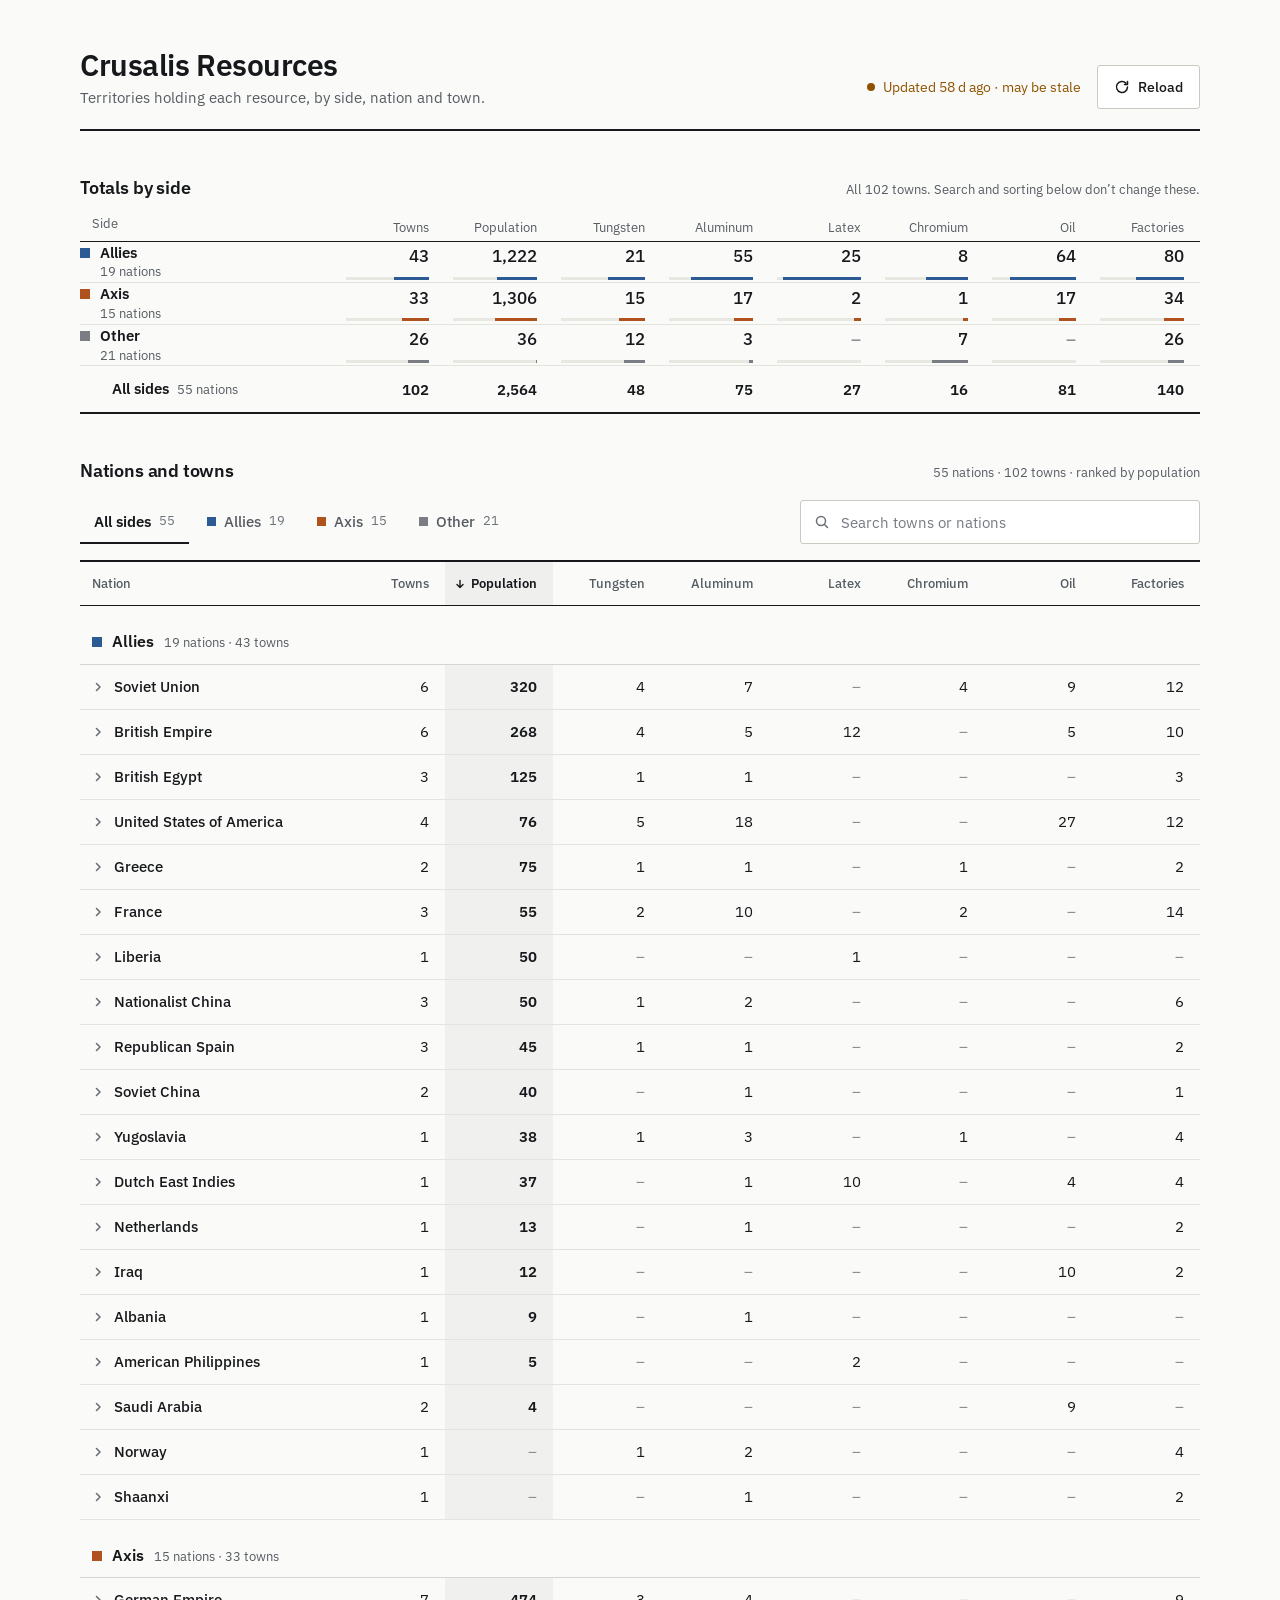
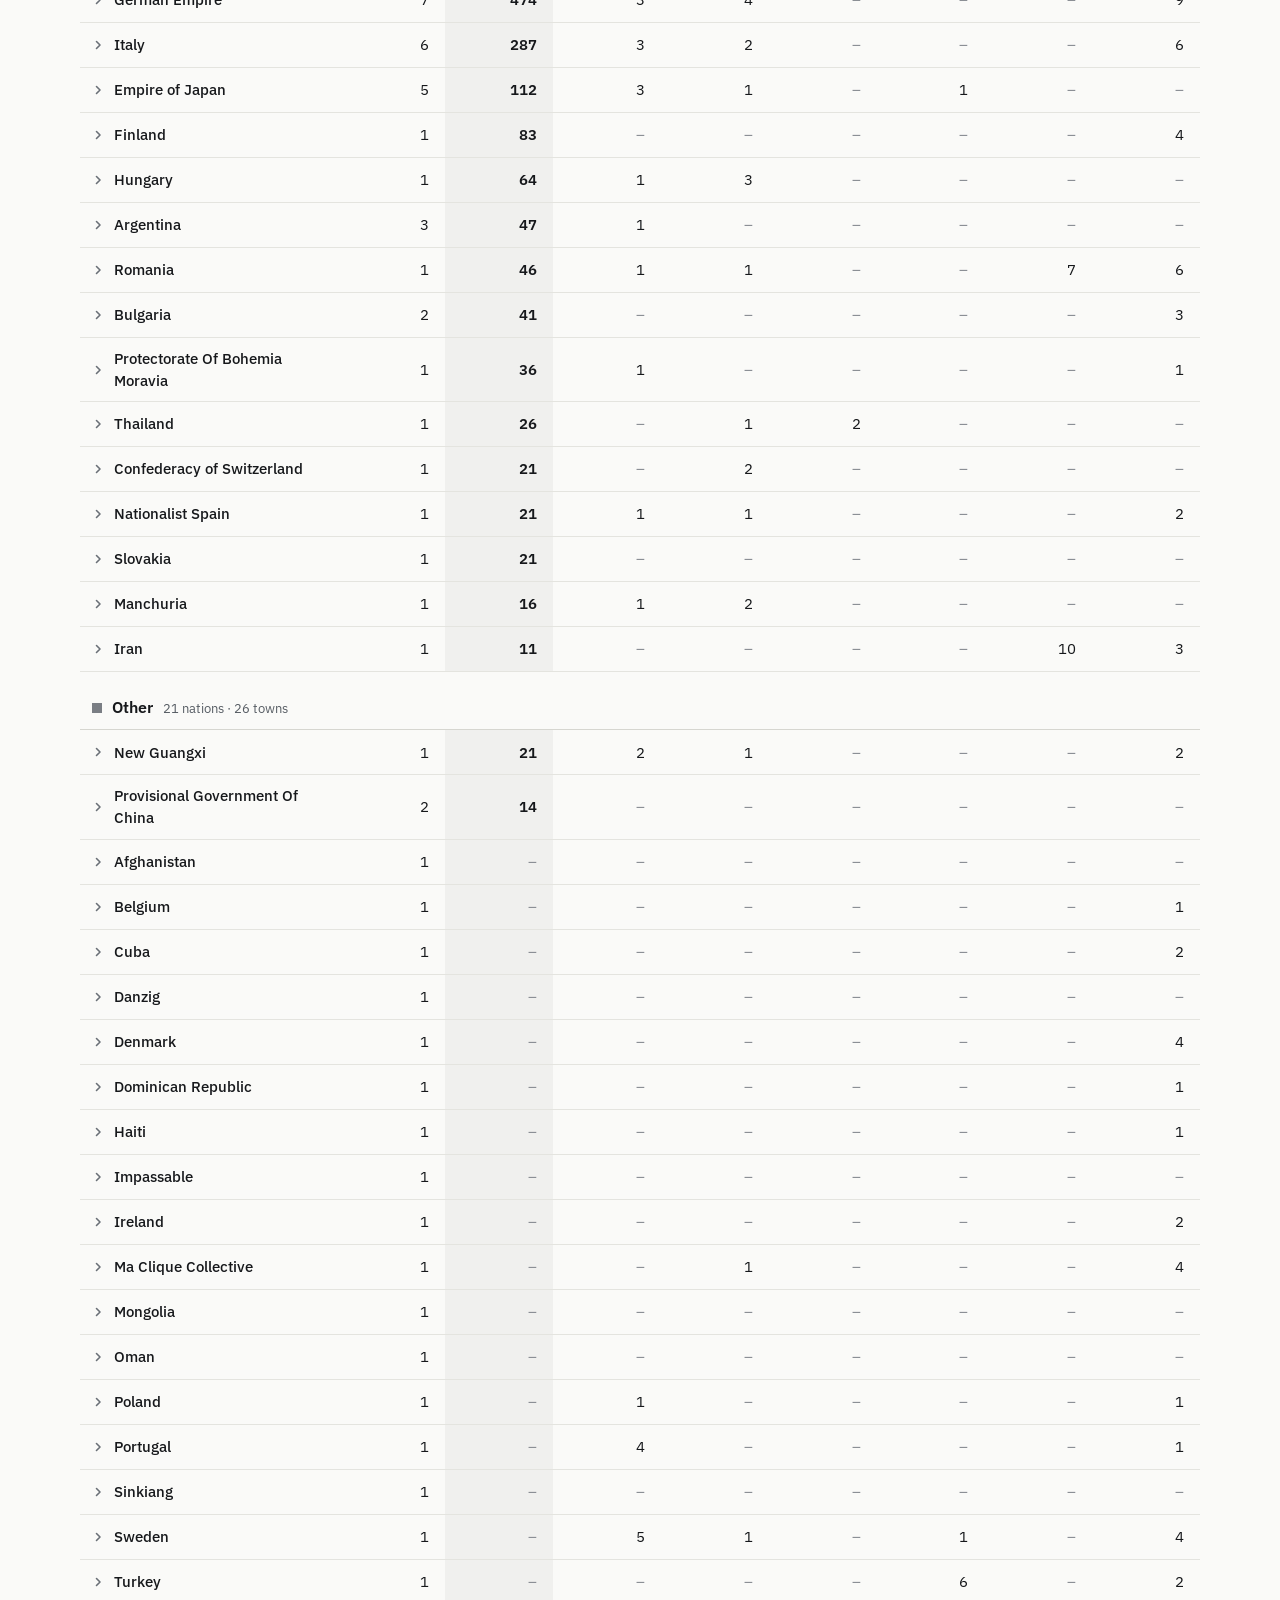
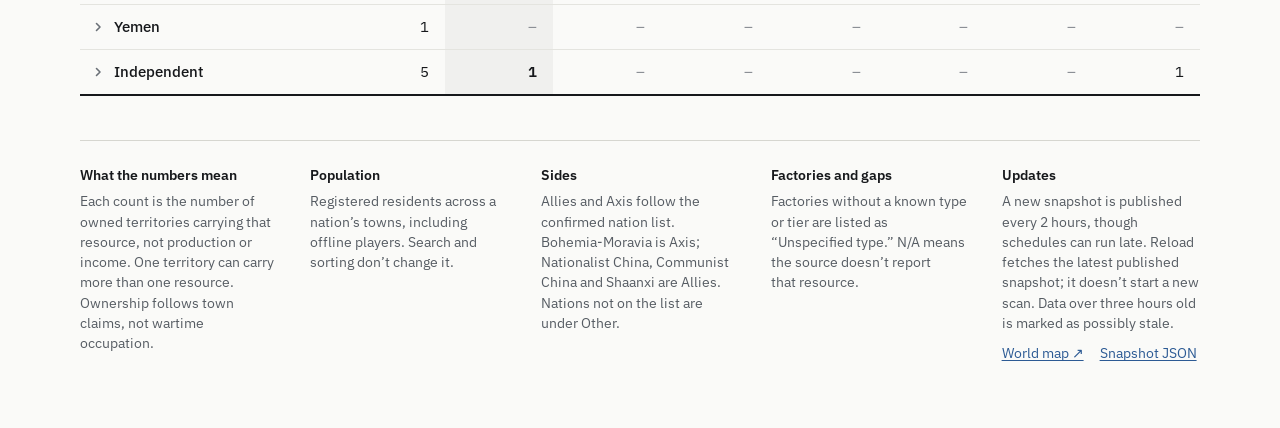
==== site/index.html @ d1bfa70a "feat: rebuild resource browser as a sortable ledger table - One table of nations per side; click a c" ====
<!doctype html>
<html lang="en">
<head>
  <meta charset="utf-8">
  <meta name="viewport" content="width=device-width, initial-scale=1">
  <meta name="description" content="Compare Crusalis resources by side, nation, and town.">
  <title>Crusalis Resources</title>
  <link rel="preload" href="./fonts/ibm-plex-sans-latin-400-normal.woff2" as="font" type="font/woff2" crossorigin>
  <link rel="stylesheet" href="./styles.css">
  <script src="./alliances.js" defer></script>
  <script src="./ledger.js" defer></script>
  <script src="./app.js" defer></script>
</head>
<body>
  <main>
    <header class="masthead">
      <div class="masthead-title">
        <h1>Crusalis Resources</h1>
        <p class="lede">Territories holding each resource, by side, nation and town.</p>
      </div>
      <div class="masthead-actions">
        <p class="freshness"><span id="freshness-dot" class="freshness-dot" aria-hidden="true"></span><time id="freshness">Loading snapshot…</time></p>
        <button id="reload" class="button" type="button" aria-label="Reload snapshot" title="Reload the latest published snapshot">
          <svg class="icon" width="16" height="16" viewBox="0 0 16 16" aria-hidden="true"><path d="M13.5 8a5.5 5.5 0 1 1-1.6-3.9"/><path d="M13.5 2.5v3h-3"/></svg>
          <span class="button-label">Reload</span>
        </button>
      </div>
    </header>

    <p id="status" role="status" aria-live="polite">Loading resource data…</p>

    <section class="totals" aria-labelledby="totals-title">
      <div class="section-head">
        <h2 id="totals-title">Totals by side</h2>
        <p id="totals-note" class="note"></p>
      </div>
      <div class="table-scroll">
        <table id="totals" class="ledger totals-table" aria-labelledby="totals-title"></table>
      </div>
    </section>

    <section class="nations" aria-labelledby="nations-title">
      <div class="section-head">
        <h2 id="nations-title">Nations and towns</h2>
        <p id="summary" class="note" aria-live="polite"></p>
      </div>
      <div class="toolbar">
        <div id="side-filter" class="side-filter" role="group" aria-label="Show side"></div>
        <form id="search-form" class="search" role="search">
          <label class="visually-hidden" for="search">Search towns or nations</label>
          <svg class="icon search-icon" width="16" height="16" viewBox="0 0 16 16" aria-hidden="true"><circle cx="7" cy="7" r="4.5"/><path d="m10.5 10.5 3 3"/></svg>
          <input id="search" type="search" placeholder="Search towns or nations" autocomplete="off" spellcheck="false" maxlength="100">
          <button id="clear-search" class="text-button" type="button" hidden>Clear</button>
        </form>
      </div>
      <div class="compare" role="group" aria-labelledby="compare-label">
        <p id="compare-label" class="note">Compare by</p>
        <div id="compare-buttons" class="compare-buttons"></div>
      </div>
      <div id="side-summary" class="side-summary"></div>
      <div class="table-scroll">
        <table id="nations" class="ledger nations-table" aria-labelledby="nations-title"></table>
      </div>
      <noscript><p>Enable JavaScript to browse towns, or <a href="./data/resources.json">download the resource snapshot</a>.</p></noscript>
    </section>

    <footer class="notes">
      <div class="note-block">
        <h3>What the numbers mean</h3>
        <p>Each count is the number of owned territories carrying that resource, not production or income. One territory can carry more than one resource. Ownership follows town claims, not wartime occupation.</p>
      </div>
      <div class="note-block">
        <h3>Population</h3>
        <p>Registered residents across a nation’s towns, including offline players. Search and sorting don’t change it.</p>
      </div>
      <div class="note-block">
        <h3>Sides</h3>
        <p>Allies and Axis follow the confirmed nation list. Bohemia-Moravia is Axis; Nationalist China, Communist China and Shaanxi are Allies. Nations not on the list are under Other.</p>
      </div>
      <div class="note-block">
        <h3>Factories and gaps</h3>
        <p>Factories without a known type or tier are listed as “Unspecified type.” N/A means the source doesn’t report that resource.</p>
      </div>
      <div class="note-block">
        <h3>Updates</h3>
        <p>A new snapshot is published every 2 hours, though schedules can run late. Reload fetches the latest published snapshot; it doesn’t start a new scan. Data over three hours old is marked as possibly stale.</p>
        <p class="links"><a href="https://map.crusalis.net/" target="_blank" rel="noopener noreferrer">World map ↗</a><a href="./data/resources.json">Snapshot JSON</a></p>
      </div>
    </footer>
  </main>
</body>
</html>
---- site/styles.css ----
/* IBM Plex is bundled (SIL Open Font License, see fonts/), so the page has no third-party requests. */
@font-face { font-family: 'IBM Plex Sans'; font-style: normal; font-weight: 400; font-display: swap; src: url('./fonts/ibm-plex-sans-latin-400-normal.woff2') format('woff2'); }
@font-face { font-family: 'IBM Plex Sans'; font-style: normal; font-weight: 500; font-display: swap; src: url('./fonts/ibm-plex-sans-latin-500-normal.woff2') format('woff2'); }
@font-face { font-family: 'IBM Plex Sans'; font-style: normal; font-weight: 600; font-display: swap; src: url('./fonts/ibm-plex-sans-latin-600-normal.woff2') format('woff2'); }
@font-face { font-family: 'IBM Plex Mono'; font-style: normal; font-weight: 400; font-display: swap; src: url('./fonts/ibm-plex-mono-latin-400-normal.woff2') format('woff2'); }

:root {
  color-scheme: light;
  --ground: #fafaf8;
  --surface: #ffffff;
  --tint: #f2f2ee;
  --hover: #f1f1ec;
  --hover-row: #f4f4f0;
  --sorted: rgba(22, 24, 27, 0.045);
  --sorted-solid: #eff0ee;
  --track: #e8e8e2;
  --ink: #16181b;
  --muted: #565c63;
  --faint: #6a7077;
  --zero: #8b8f95;
  --rule-strong: #16181b;
  --rule: #d6d6d0;
  --hairline: #e4e4df;
  --control-border: #c9c9c2;
  --link: #2c5a94;
  --link-hover: #1c3d69;
  --allies: #2c5a94;
  --axis: #b0521e;
  --other: #7a7e84;
  --fresh: #3e8a5c;
  --warning: #8f5300;
  --error: #a3232f;
  --font-sans: 'IBM Plex Sans', 'Helvetica Neue', Helvetica, Arial, sans-serif;
  --font-mono: 'IBM Plex Mono', Menlo, Consolas, monospace;
  --radius: 3px;
  --target: 44px;
}

* { box-sizing: border-box; }
html { background: var(--ground); }
body {
  margin: 0;
  background: var(--ground);
  color: var(--ink);
  font-family: var(--font-sans);
  font-size: 15px;
  line-height: 1.45;
  font-synthesis: none;
  -webkit-font-smoothing: antialiased;
}
main { max-width: 1200px; margin: 0 auto; padding: 48px 40px 64px; display: flex; flex-direction: column; gap: 44px; }
h1, h2, h3, p { margin: 0; }
a { color: var(--link); text-underline-offset: 2px; }
a:hover { color: var(--link-hover); }
button, input { font: inherit; color: inherit; }
button { cursor: pointer; }
button:disabled { cursor: not-allowed; opacity: 0.55; }
:focus-visible { outline: 2px solid var(--link); outline-offset: 2px; }
[hidden] { display: none !important; }
.visually-hidden { position: absolute; width: 1px; height: 1px; overflow: hidden; clip-path: inset(50%); white-space: nowrap; }
.icon { flex: none; fill: none; stroke: currentColor; stroke-width: 1.5; stroke-linecap: round; stroke-linejoin: round; }
.mono { font-family: var(--font-mono); }

/* Masthead */
.masthead { display: flex; flex-wrap: wrap; align-items: flex-end; justify-content: space-between; gap: 16px 32px; padding-bottom: 20px; border-bottom: 2px solid var(--rule-strong); }
.masthead-title { display: flex; flex-direction: column; gap: 6px; min-width: 0; }
h1 { font-size: 30px; line-height: 1.1; font-weight: 600; letter-spacing: -0.015em; }
.lede { color: var(--muted); text-wrap: pretty; }
.masthead-actions { display: flex; flex-wrap: wrap; align-items: center; gap: 16px; }
.freshness { display: flex; align-items: center; gap: 8px; font-size: 14px; color: var(--muted); }
.freshness-dot { width: 8px; height: 8px; border-radius: 50%; flex: none; background: var(--zero); }
.freshness-dot[data-state="fresh"] { background: var(--fresh); }
.freshness-dot[data-state="stale"] { background: var(--warning); }
.freshness-dot[data-state="error"] { background: var(--error); }
.warning { color: var(--warning); }
.button { height: var(--target); display: inline-flex; align-items: center; gap: 8px; padding: 0 16px; border: 1px solid var(--control-border); border-radius: var(--radius); background: var(--surface); font-size: 14px; font-weight: 500; }
.button .icon { width: 16px; height: 16px; }
.button:hover:not(:disabled) { background: var(--hover); }
.button:disabled { cursor: wait; }
.text-button { min-height: var(--target); padding: 0 12px; border: 0; border-radius: var(--radius); background: none; font-size: 14px; font-weight: 500; color: var(--link); }
.text-button:hover { background: var(--hover); color: var(--link-hover); }
#status { font-size: 14px; }
#status:empty { display: none; }
.error { color: var(--error); }

/* Sections */
section { display: flex; flex-direction: column; gap: 16px; }
.section-head { display: flex; flex-wrap: wrap; align-items: baseline; justify-content: space-between; gap: 8px 24px; }
h2 { font-size: 18px; font-weight: 600; letter-spacing: -0.01em; }
.note { font-size: 13px; color: var(--muted); }
.swatch { display: inline-block; width: 10px; height: 10px; flex: none; }
.side-allies { background: var(--allies); }
.side-axis { background: var(--axis); }
.side-other { background: var(--other); }

/* Shared table */
/* Relative so screen-reader-only text inside stays clipped by the scroll box. */
.table-scroll { position: relative; overflow-x: auto; }
.ledger { width: 100%; min-width: 880px; border-collapse: collapse; table-layout: fixed; font-variant-numeric: tabular-nums; }
.ledger th, .ledger td { padding: 0; text-align: left; font-weight: inherit; }
.ledger .name-col { width: 23%; }
.ledger .num { text-align: right; padding: 0 16px 0 8px; }
.is-zero { color: var(--zero); }
.is-na { color: var(--muted); }

/* Totals by side */
.totals { gap: 14px; }
.totals-table thead th { padding-bottom: 8px; font-size: 13px; color: var(--muted); box-shadow: inset 0 -1px 0 var(--rule-strong); }
.totals-table thead th.name-col { padding-left: 12px; }
.totals-table tbody tr { border-bottom: 1px solid var(--hairline); }
.totals-table tbody td { padding-top: 14px; padding-bottom: 14px; vertical-align: middle; }
.side-cell { padding: 14px 12px; vertical-align: middle; }
.side-cell .swatch { margin-right: 10px; }
.side-name { font-weight: 600; }
.side-cell .side-meta { display: block; margin-left: 20px; font-size: 13px; color: var(--muted); }
.total-value { display: block; font-size: 17px; font-weight: 500; }
.share { display: flex; justify-content: flex-end; height: 3px; margin-top: 8px; background: var(--track); }
.share-fill { display: block; height: 100%; }
.totals-table tfoot tr { border-bottom: 2px solid var(--rule-strong); }
.totals-table tfoot .side-cell { padding: 12px 12px 12px 32px; }
.totals-table tfoot .side-cell .side-meta { display: inline; margin-left: 8px; }
.totals-table tfoot td { padding-top: 12px; padding-bottom: 12px; }
.totals-table tfoot .total-value { font-size: 15px; font-weight: 600; }

/* Toolbar */
.toolbar { display: flex; flex-wrap: wrap; align-items: flex-end; justify-content: space-between; gap: 12px 24px; }
.side-filter { display: flex; flex-wrap: wrap; gap: 4px; }
.side-button { height: var(--target); display: inline-flex; align-items: center; gap: 8px; padding: 0 14px; border: 0; border-bottom: 2px solid transparent; background: none; font-size: 15px; font-weight: 500; color: var(--muted); }
.side-button:hover { color: var(--ink); }
.side-button[aria-pressed="true"] { color: var(--ink); font-weight: 600; border-bottom-color: var(--ink); }
.side-button .swatch { width: 9px; height: 9px; }
.side-count { font-size: 13px; font-weight: 400; color: var(--faint); }
.search { position: relative; display: flex; align-items: center; gap: 4px; width: 400px; max-width: 100%; }
.search-icon { position: absolute; left: 14px; width: 16px; height: 16px; color: var(--faint); pointer-events: none; }
#search { flex: 1; min-width: 0; height: var(--target); padding: 0 14px 0 40px; border: 1px solid var(--control-border); border-radius: var(--radius); background: var(--surface); font-size: 15px; }
#search::placeholder { color: #767b82; }
.compare, .side-summary { display: none; }

/* Nations and towns */
.nations-table { border-top: 2px solid var(--rule-strong); border-bottom: 2px solid var(--rule-strong); }
.nations-table > thead > tr > th { background: var(--ground); box-shadow: inset 0 -1px 0 var(--rule-strong); }
.nations-table > thead > tr > th.num { padding: 0; }
.nations-table > thead > tr > th.is-sorted { background: var(--sorted-solid); }
/* In narrow columns the sort arrow wraps above its label instead of spilling into the next column. */
.sort-button { width: 100%; min-height: var(--target); display: flex; flex-wrap: wrap; align-items: center; justify-content: flex-end; gap: 0 6px; padding: 4px 16px 4px 8px; border: 0; background: none; font-size: 13px; font-weight: 500; color: var(--muted); white-space: nowrap; }
.name-col .sort-button { justify-content: flex-start; padding: 4px 12px; }
.sort-button:hover:not(:disabled) { color: var(--ink); }
.is-sorted .sort-button { color: var(--ink); font-weight: 600; }
.sort-icon { width: 10px; height: 10px; stroke-width: 1.4; }
td.is-sorted { background: var(--sorted); }
td.is-sorted:not(.is-zero):not(.is-na) { font-weight: 600; }

.side-row th { padding: 24px 12px 10px; border-bottom: 1px solid var(--rule); font-size: 16px; font-weight: 600; }
.side-heading .swatch { margin-right: 10px; }
.side-heading .side-meta { margin-left: 10px; font-size: 13px; font-weight: 400; color: var(--muted); }
.nation-row, .town-row, .fold-row { border-bottom: 1px solid var(--hairline); }
.nation-row:hover { background: var(--hover-row); }
.nation-row.is-open, .nation-detail-row, .town-row, .detail-row { background: var(--tint); }
.town-row td { font-size: 14px; }

.row-toggle { width: 100%; min-height: var(--target); display: flex; align-items: center; gap: 10px; padding: 10px 12px; border: 0; background: none; text-align: left; font-size: 15px; font-weight: 500; }
.nation-row.is-open .row-toggle { font-weight: 600; }
.town-row .row-toggle { padding: 8px 12px 8px 36px; font-size: 14px; font-weight: 400; }
.row-toggle:hover .row-name { text-decoration: underline; text-decoration-color: var(--control-border); text-underline-offset: 3px; }
.row-text { display: flex; flex-direction: column; min-width: 0; }
.row-name { overflow-wrap: anywhere; }
.row-meta { display: none; font-size: 13px; font-weight: 400; color: var(--muted); }
.chevron { width: 12px; height: 12px; color: var(--faint); stroke-width: 1.6; transition: transform 150ms ease; }
.town-row .chevron { width: 10px; height: 10px; }
[aria-expanded="true"] > .chevron { transform: rotate(90deg); }

.nation-detail-row { display: none; }
.detail-row > td { padding: 2px 16px 20px 58px; }
.factory-summary, .empty-note { margin: 8px 0; font-size: 13px; color: var(--muted); }
.territories { width: 100%; max-width: 640px; border-collapse: collapse; font-size: 13px; }
.territories th { padding: 8px 12px 6px 0; text-align: left; font-weight: 400; color: var(--muted); border-bottom: 1px solid var(--control-border); }
.territories td { padding: 6px 12px 6px 0; border-bottom: 1px solid #e0e0da; overflow-wrap: anywhere; }
.territories .mono { overflow-wrap: normal; white-space: nowrap; }
.territories th:last-child, .territories .coords { padding-right: 0; text-align: right; }

.fold-toggle { min-height: var(--target); display: flex; align-items: center; gap: 10px; padding: 0 12px; border: 0; background: none; font-size: 14px; font-weight: 500; color: var(--link); }
.fold-toggle .chevron { color: currentColor; }
.fold-toggle:hover span { text-decoration: underline; }
.empty-state { display: flex; flex-wrap: wrap; align-items: center; gap: 8px 16px; padding: 16px 12px; font-size: 14px; color: var(--muted); }

/* Footer notes */
.notes { display: grid; grid-template-columns: repeat(auto-fit, minmax(min(180px, 100%), 1fr)); gap: 24px 32px; padding-top: 24px; border-top: 1px solid var(--rule); }
.note-block { display: flex; flex-direction: column; gap: 6px; }
.note-block h3 { font-size: 14px; font-weight: 600; }
.note-block p { font-size: 14px; color: var(--muted); text-wrap: pretty; }
.note-block .links { display: flex; flex-wrap: wrap; gap: 4px 16px; margin-top: 4px; }

@media (prefers-reduced-motion: reduce) {
  .chevron { transition: none; }
}

/* Wide screens fit the whole table, so its header can stick to the viewport. */
@media (min-width: 1000px) {
  .table-scroll { overflow: visible; }
  .nations-table > thead > tr > th { position: sticky; top: 0; z-index: 1; }
}

/* Tablets scroll the table sideways with the nation column pinned. */
@media (min-width: 760px) and (max-width: 999.98px) {
  main { padding: 32px 24px 48px; gap: 36px; }
  .nations-table .name-col, .nations-table .name-cell { position: sticky; left: 0; z-index: 1; background: var(--ground); }
  .nation-row.is-open .name-cell, .town-row .name-cell { background: var(--tint); }
}

/* Phones: one figure per row, picked with the Compare by buttons. */
@media (max-width: 759.98px) {
  main { padding: 20px 16px 24px; gap: 24px; }
  .masthead { display: grid; grid-template-columns: minmax(0, 1fr) auto; gap: 4px 12px; align-items: start; padding-bottom: 16px; }
  .masthead-actions { display: contents; }
  .masthead-title { gap: 4px; }
  h1 { font-size: 22px; line-height: 1.2; }
  .lede { font-size: 14px; }
  .freshness { grid-column: 1 / -1; font-size: 13px; }
  #reload { grid-column: 2; grid-row: 1; width: var(--target); padding: 0; justify-content: center; }
  #reload .icon { width: 18px; height: 18px; }
  .button-label { position: absolute; width: 1px; height: 1px; overflow: hidden; clip-path: inset(50%); white-space: nowrap; }
  .totals { display: none; }
  h2 { font-size: 16px; }

  .toolbar { flex-direction: column; align-items: stretch; gap: 12px; }
  .search { order: -1; width: 100%; }
  #search { font-size: 16px; }
  .side-filter { display: grid; grid-template-columns: repeat(4, minmax(0, 1fr)); gap: 0; border-bottom: 1px solid var(--rule); }
  .side-button { justify-content: center; gap: 5px; padding: 0 4px; margin-bottom: -1px; }
  .side-button .swatch, .wide-only { display: none; }
  .side-count { font-size: 12px; }
  .compare { display: flex; flex-direction: column; gap: 8px; }
  .compare-buttons { display: grid; grid-template-columns: repeat(4, minmax(0, 1fr)); gap: 6px; }
  .compare-button { height: var(--target); padding: 0 2px; border: 1px solid var(--control-border); border-radius: var(--radius); background: var(--surface); font-size: 13px; font-weight: 500; }
  .compare-button[aria-pressed="true"] { background: var(--ink); border-color: var(--ink); color: var(--surface); }
  .side-summary { display: flex; flex-direction: column; gap: 10px; }
  .side-sentence strong { font-weight: 600; }
  .share-bar { display: flex; gap: 2px; height: 8px; background: var(--track); }
  .share-legend { display: flex; flex-wrap: wrap; gap: 4px 16px; font-size: 13px; color: var(--muted); }
  .legend-item { display: inline-flex; align-items: center; gap: 6px; }
  .legend-item .swatch { width: 8px; height: 8px; }

  .ledger { min-width: 0; table-layout: auto; }
  .nations-table .num:not(.is-focus) { display: none; }
  .nations-table td.is-sorted, .nations-table > thead > tr > th.is-sorted { background: none; }
  .nations-table .name-col, .nations-table .name-cell { width: 100%; }
  .nations-table > thead > tr > th.is-focus .sort-button { flex-wrap: nowrap; padding: 4px 4px 4px 12px; }
  .name-col .sort-button { padding: 4px; }
  .nations-table td.is-focus { padding: 0 4px 0 12px; font-size: 16px; font-weight: 600; white-space: nowrap; }
  .nations-table .town-row td.is-focus { font-size: 15px; }
  .side-row th { padding: 20px 4px 8px; }
  .row-toggle { min-height: 60px; padding: 8px 4px; }
  .row-name { font-size: 16px; }
  .row-meta { display: block; }
  .town-row .row-toggle { min-height: 52px; padding: 6px 4px 6px 26px; }
  .town-row .row-name { font-size: 15px; }
  .town-row .row-meta { font-size: 12px; }
  .nation-detail-row { display: table-row; }
  .nation-detail-row > td { padding: 0 4px 14px 26px; }
  .resource-grid { margin: 0; display: grid; grid-template-columns: repeat(3, minmax(0, 1fr)); border-top: 1px solid var(--rule); }
  .resource-grid div { padding: 8px 0; border-bottom: 1px solid #e0e0da; }
  .resource-grid dt { font-size: 12px; color: var(--muted); }
  .resource-grid dd { margin: 0; font-size: 16px; font-variant-numeric: tabular-nums; }
  .resource-grid .is-focus dd { font-weight: 600; }
  .detail-row > td { padding: 0 4px 12px 26px; }
  .territories th, .territories td { padding-right: 8px; }
  .fold-toggle { min-height: 52px; padding: 0 4px; }
  .notes { gap: 16px; }
}
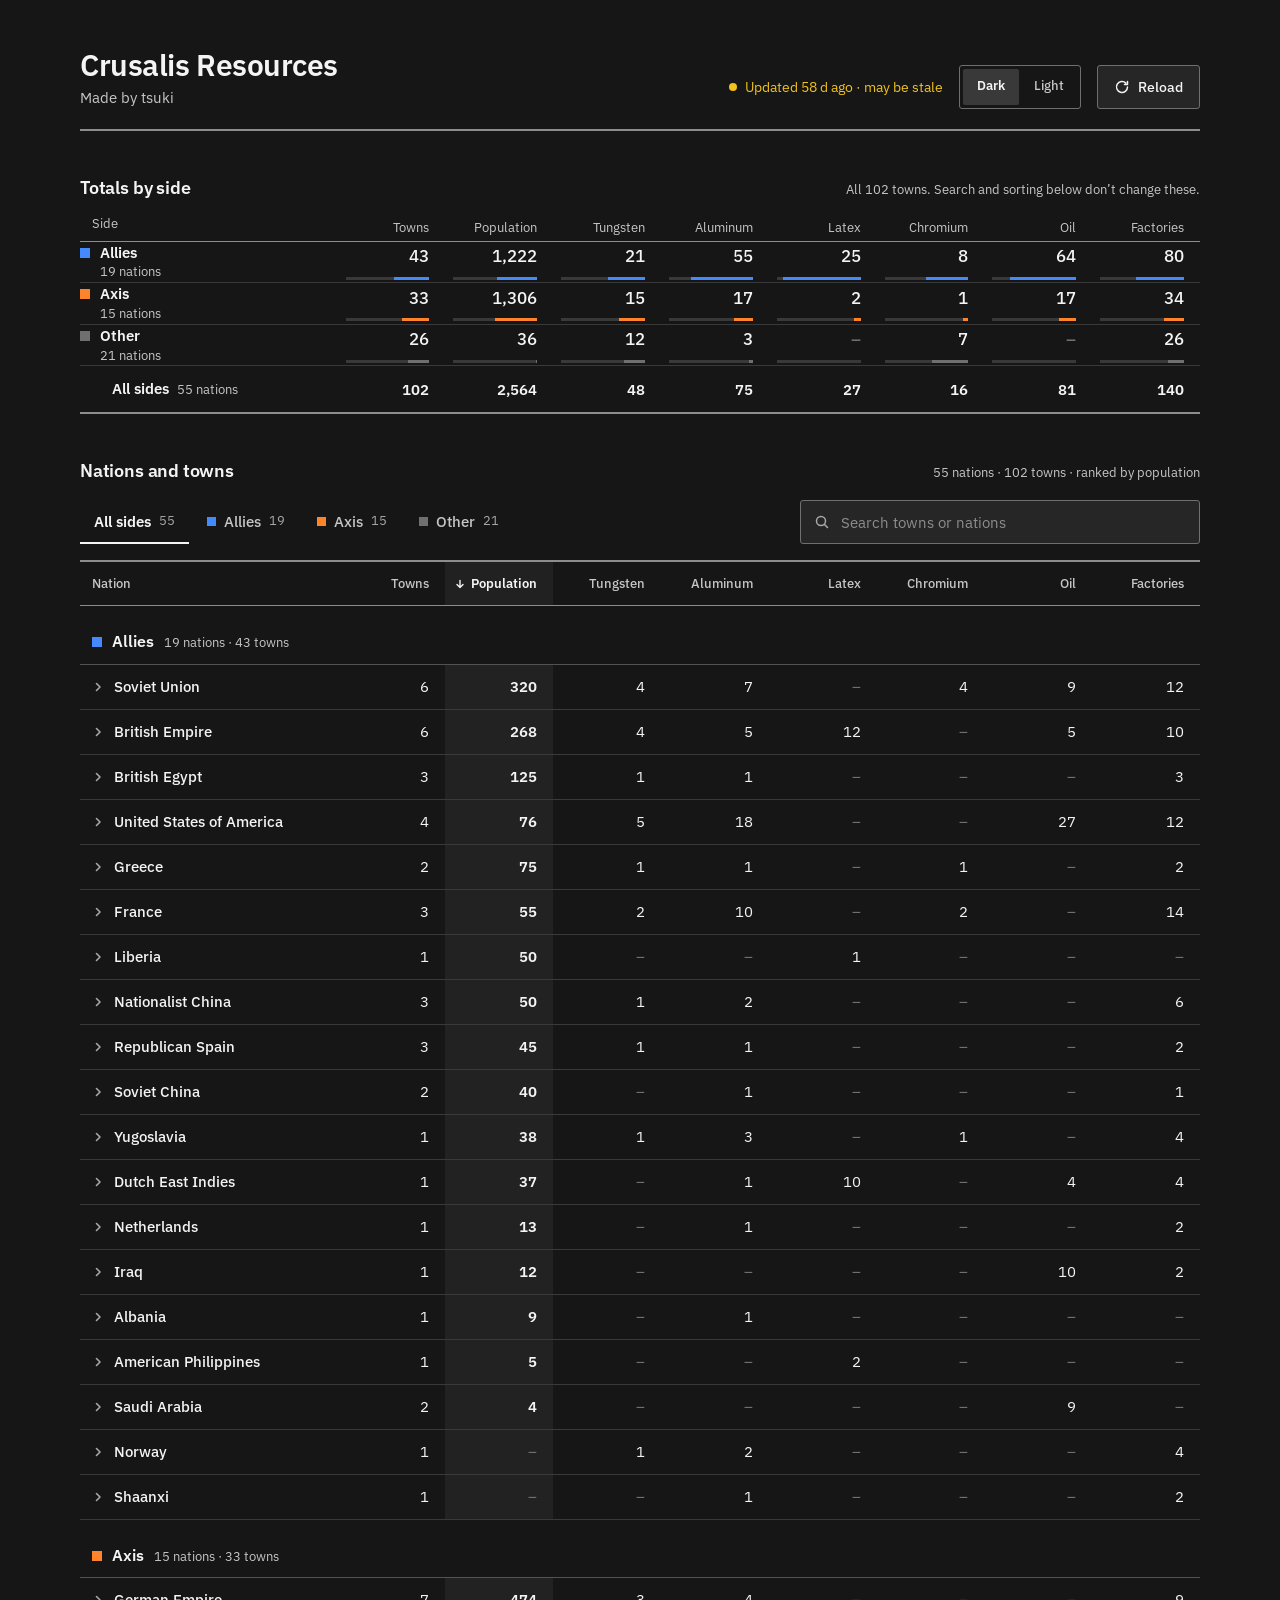
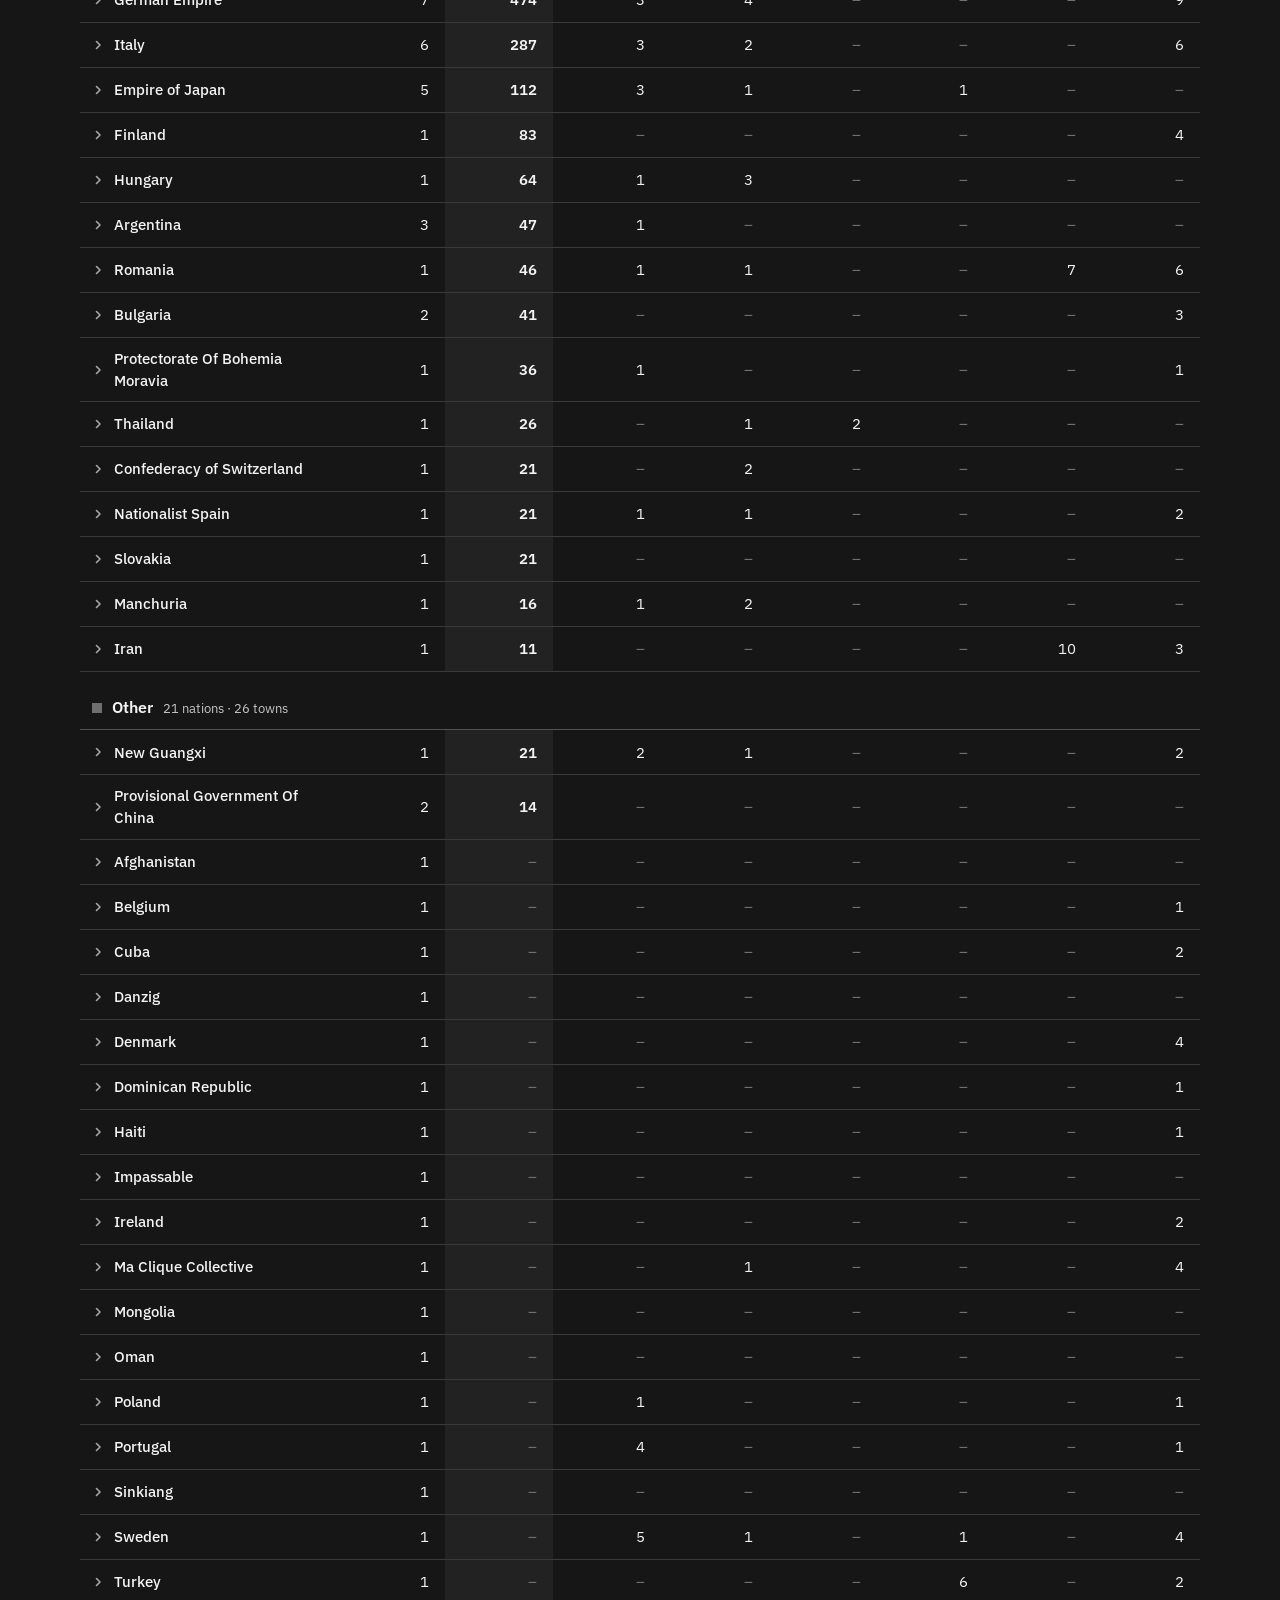
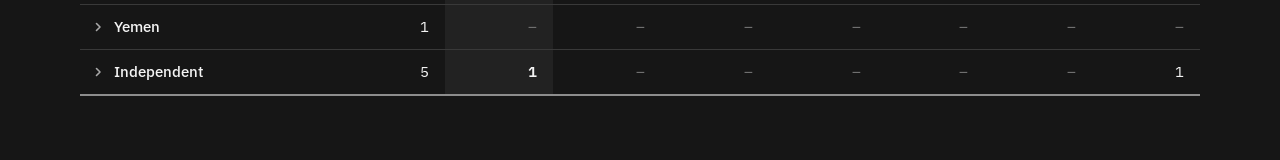
==== commit 4f81de66: "feat: add IBM Carbon dark theme as default and simplify header - Dark theme based on IBM Carbon Gray" ====
--- a/site/index.html
+++ b/site/index.html
@@ -1,11 +1,13 @@
 <!doctype html>
-<html lang="en">
+<html lang="en" data-theme="dark">
 <head>
   <meta charset="utf-8">
   <meta name="viewport" content="width=device-width, initial-scale=1">
   <meta name="description" content="Compare Crusalis resources by side, nation, and town.">
+  <meta name="color-scheme" content="dark light">
   <title>Crusalis Resources</title>
   <link rel="preload" href="./fonts/ibm-plex-sans-latin-400-normal.woff2" as="font" type="font/woff2" crossorigin>
+  <script src="./theme.js"></script>
   <link rel="stylesheet" href="./styles.css">
   <script src="./alliances.js" defer></script>
   <script src="./ledger.js" defer></script>
@@ -16,10 +18,14 @@
     <header class="masthead">
       <div class="masthead-title">
         <h1>Crusalis Resources</h1>
-        <p class="lede">Territories holding each resource, by side, nation and town.</p>
+        <p class="lede">Made by tsuki</p>
       </div>
       <div class="masthead-actions">
         <p class="freshness"><span id="freshness-dot" class="freshness-dot" aria-hidden="true"></span><time id="freshness">Loading snapshot…</time></p>
+        <div id="theme-switch" class="theme-switch" role="group" aria-label="Theme">
+          <button type="button" data-theme-choice="dark" aria-pressed="true">Dark</button>
+          <button type="button" data-theme-choice="light" aria-pressed="false">Light</button>
+        </div>
         <button id="reload" class="button" type="button" aria-label="Reload snapshot" title="Reload the latest published snapshot">
           <svg class="icon" width="16" height="16" viewBox="0 0 16 16" aria-hidden="true"><path d="M13.5 8a5.5 5.5 0 1 1-1.6-3.9"/><path d="M13.5 2.5v3h-3"/></svg>
           <span class="button-label">Reload</span>
@@ -64,29 +70,6 @@
       <noscript><p>Enable JavaScript to browse towns, or <a href="./data/resources.json">download the resource snapshot</a>.</p></noscript>
     </section>
 
-    <footer class="notes">
-      <div class="note-block">
-        <h3>What the numbers mean</h3>
-        <p>Each count is the number of owned territories carrying that resource, not production or income. One territory can carry more than one resource. Ownership follows town claims, not wartime occupation.</p>
-      </div>
-      <div class="note-block">
-        <h3>Population</h3>
-        <p>Registered residents across a nation’s towns, including offline players. Search and sorting don’t change it.</p>
-      </div>
-      <div class="note-block">
-        <h3>Sides</h3>
-        <p>Allies and Axis follow the confirmed nation list. Bohemia-Moravia is Axis; Nationalist China, Communist China and Shaanxi are Allies. Nations not on the list are under Other.</p>
-      </div>
-      <div class="note-block">
-        <h3>Factories and gaps</h3>
-        <p>Factories without a known type or tier are listed as “Unspecified type.” N/A means the source doesn’t report that resource.</p>
-      </div>
-      <div class="note-block">
-        <h3>Updates</h3>
-        <p>A new snapshot is published every 2 hours, though schedules can run late. Reload fetches the latest published snapshot; it doesn’t start a new scan. Data over three hours old is marked as possibly stale.</p>
-        <p class="links"><a href="https://map.crusalis.net/" target="_blank" rel="noopener noreferrer">World map ↗</a><a href="./data/resources.json">Snapshot JSON</a></p>
-      </div>
-    </footer>
   </main>
 </body>
 </html>
--- a/site/styles.css
+++ b/site/styles.css
@@ -4,7 +4,44 @@
 @font-face { font-family: 'IBM Plex Sans'; font-style: normal; font-weight: 600; font-display: swap; src: url('./fonts/ibm-plex-sans-latin-600-normal.woff2') format('woff2'); }
 @font-face { font-family: 'IBM Plex Mono'; font-style: normal; font-weight: 400; font-display: swap; src: url('./fonts/ibm-plex-mono-latin-400-normal.woff2') format('woff2'); }
 
+/* Dark is the default: IBM Carbon's Gray 100 theme. */
 :root {
+  color-scheme: dark;
+  --ground: #161616;          /* background (gray 100) */
+  --surface: #262626;         /* field-01 / layer-01 (gray 90) */
+  --tint: #262626;            /* expanded rows sit on layer-01 */
+  --hover: #333333;           /* layer-hover-01 */
+  --hover-row: rgba(141, 141, 141, 0.16); /* background-hover */
+  --sorted: rgba(244, 244, 244, 0.05);
+  --sorted-solid: #212121;
+  --track: #393939;           /* layer-02 (gray 80) */
+  --ink: #f4f4f4;             /* text-primary (gray 10) */
+  --on-ink: #161616;
+  --muted: #c6c6c6;           /* text-secondary (gray 30) */
+  --faint: #a8a8a8;           /* text-helper (gray 40) */
+  --zero: #6f6f6f;            /* gray 60, used only for the zero dash */
+  --placeholder: #8d8d8d;
+  --rule-strong: #8d8d8d;     /* gray 50 */
+  --rule: #525252;            /* border-subtle-01 (gray 70) */
+  --hairline: #393939;        /* border-subtle-00 (gray 80) */
+  --hairline-inner: #393939;
+  --control-border: #6f6f6f;  /* border-strong-01 (gray 60) */
+  --focus: #ffffff;
+  --link: #78a9ff;            /* link-primary (blue 40) */
+  --link-hover: #a6c8ff;      /* blue 30 */
+  --allies: #4589ff;          /* blue 50 */
+  --axis: #ff832b;            /* orange 40 */
+  --other: #6f6f6f;           /* gray 60 */
+  --fresh: #42be65;           /* support-success (green 40) */
+  --warning: #f1c21b;         /* support-warning (yellow 30) */
+  --error: #fa4d56;           /* support-error (red 50) */
+  --font-sans: 'IBM Plex Sans', 'Helvetica Neue', Helvetica, Arial, sans-serif;
+  --font-mono: 'IBM Plex Mono', Menlo, Consolas, monospace;
+  --radius: 3px;
+  --target: 44px;
+}
+
+:root[data-theme="light"] {
   color-scheme: light;
   --ground: #fafaf8;
   --surface: #ffffff;
@@ -15,13 +52,17 @@
   --sorted-solid: #eff0ee;
   --track: #e8e8e2;
   --ink: #16181b;
+  --on-ink: #ffffff;
   --muted: #565c63;
   --faint: #6a7077;
   --zero: #8b8f95;
+  --placeholder: #767b82;
   --rule-strong: #16181b;
   --rule: #d6d6d0;
   --hairline: #e4e4df;
+  --hairline-inner: #e0e0da;
   --control-border: #c9c9c2;
+  --focus: #2c5a94;
   --link: #2c5a94;
   --link-hover: #1c3d69;
   --allies: #2c5a94;
@@ -30,10 +71,6 @@
   --fresh: #3e8a5c;
   --warning: #8f5300;
   --error: #a3232f;
-  --font-sans: 'IBM Plex Sans', 'Helvetica Neue', Helvetica, Arial, sans-serif;
-  --font-mono: 'IBM Plex Mono', Menlo, Consolas, monospace;
-  --radius: 3px;
-  --target: 44px;
 }
 
 * { box-sizing: border-box; }
@@ -55,7 +92,7 @@
 button, input { font: inherit; color: inherit; }
 button { cursor: pointer; }
 button:disabled { cursor: not-allowed; opacity: 0.55; }
-:focus-visible { outline: 2px solid var(--link); outline-offset: 2px; }
+:focus-visible { outline: 2px solid var(--focus); outline-offset: 2px; }
 [hidden] { display: none !important; }
 .visually-hidden { position: absolute; width: 1px; height: 1px; overflow: hidden; clip-path: inset(50%); white-space: nowrap; }
 .icon { flex: none; fill: none; stroke: currentColor; stroke-width: 1.5; stroke-linecap: round; stroke-linejoin: round; }
@@ -79,6 +116,10 @@
 .button:disabled { cursor: wait; }
 .text-button { min-height: var(--target); padding: 0 12px; border: 0; border-radius: var(--radius); background: none; font-size: 14px; font-weight: 500; color: var(--link); }
 .text-button:hover { background: var(--hover); color: var(--link-hover); }
+.theme-switch { display: inline-flex; height: var(--target); padding: 3px; gap: 2px; border: 1px solid var(--control-border); border-radius: var(--radius); }
+.theme-switch button { min-width: 56px; padding: 0 12px; border: 0; border-radius: 2px; background: none; font-size: 13px; font-weight: 500; color: var(--muted); }
+.theme-switch button:hover { color: var(--ink); }
+.theme-switch button[aria-pressed="true"] { background: var(--track); color: var(--ink); font-weight: 600; }
 #status { font-size: 14px; }
 #status:empty { display: none; }
 .error { color: var(--error); }
@@ -133,7 +174,7 @@
 .search { position: relative; display: flex; align-items: center; gap: 4px; width: 400px; max-width: 100%; }
 .search-icon { position: absolute; left: 14px; width: 16px; height: 16px; color: var(--faint); pointer-events: none; }
 #search { flex: 1; min-width: 0; height: var(--target); padding: 0 14px 0 40px; border: 1px solid var(--control-border); border-radius: var(--radius); background: var(--surface); font-size: 15px; }
-#search::placeholder { color: #767b82; }
+#search::placeholder { color: var(--placeholder); }
 .compare, .side-summary { display: none; }
 
 /* Nations and towns */
@@ -174,7 +215,7 @@
 .factory-summary, .empty-note { margin: 8px 0; font-size: 13px; color: var(--muted); }
 .territories { width: 100%; max-width: 640px; border-collapse: collapse; font-size: 13px; }
 .territories th { padding: 8px 12px 6px 0; text-align: left; font-weight: 400; color: var(--muted); border-bottom: 1px solid var(--control-border); }
-.territories td { padding: 6px 12px 6px 0; border-bottom: 1px solid #e0e0da; overflow-wrap: anywhere; }
+.territories td { padding: 6px 12px 6px 0; border-bottom: 1px solid var(--hairline-inner); overflow-wrap: anywhere; }
 .territories .mono { overflow-wrap: normal; white-space: nowrap; }
 .territories th:last-child, .territories .coords { padding-right: 0; text-align: right; }
 
@@ -183,12 +224,6 @@
 .fold-toggle:hover span { text-decoration: underline; }
 .empty-state { display: flex; flex-wrap: wrap; align-items: center; gap: 8px 16px; padding: 16px 12px; font-size: 14px; color: var(--muted); }
 
-/* Footer notes */
-.notes { display: grid; grid-template-columns: repeat(auto-fit, minmax(min(180px, 100%), 1fr)); gap: 24px 32px; padding-top: 24px; border-top: 1px solid var(--rule); }
-.note-block { display: flex; flex-direction: column; gap: 6px; }
-.note-block h3 { font-size: 14px; font-weight: 600; }
-.note-block p { font-size: 14px; color: var(--muted); text-wrap: pretty; }
-.note-block .links { display: flex; flex-wrap: wrap; gap: 4px 16px; margin-top: 4px; }
 
 @media (prefers-reduced-motion: reduce) {
   .chevron { transition: none; }
@@ -210,13 +245,14 @@
 /* Phones: one figure per row, picked with the Compare by buttons. */
 @media (max-width: 759.98px) {
   main { padding: 20px 16px 24px; gap: 24px; }
-  .masthead { display: grid; grid-template-columns: minmax(0, 1fr) auto; gap: 4px 12px; align-items: start; padding-bottom: 16px; }
+  .masthead { display: grid; grid-template-columns: minmax(0, 1fr) auto; gap: 8px 12px; align-items: center; padding-bottom: 16px; }
   .masthead-actions { display: contents; }
   .masthead-title { gap: 4px; }
   h1 { font-size: 22px; line-height: 1.2; }
   .lede { font-size: 14px; }
-  .freshness { grid-column: 1 / -1; font-size: 13px; }
-  #reload { grid-column: 2; grid-row: 1; width: var(--target); padding: 0; justify-content: center; }
+  .freshness { grid-column: 1; grid-row: 2; font-size: 13px; }
+  .theme-switch { grid-column: 2; grid-row: 2; }
+  #reload { grid-column: 2; grid-row: 1; justify-self: end; width: var(--target); padding: 0; justify-content: center; }
   #reload .icon { width: 18px; height: 18px; }
   .button-label { position: absolute; width: 1px; height: 1px; overflow: hidden; clip-path: inset(50%); white-space: nowrap; }
   .totals { display: none; }
@@ -232,7 +268,7 @@
   .compare { display: flex; flex-direction: column; gap: 8px; }
   .compare-buttons { display: grid; grid-template-columns: repeat(4, minmax(0, 1fr)); gap: 6px; }
   .compare-button { height: var(--target); padding: 0 2px; border: 1px solid var(--control-border); border-radius: var(--radius); background: var(--surface); font-size: 13px; font-weight: 500; }
-  .compare-button[aria-pressed="true"] { background: var(--ink); border-color: var(--ink); color: var(--surface); }
+  .compare-button[aria-pressed="true"] { background: var(--ink); border-color: var(--ink); color: var(--on-ink); }
   .side-summary { display: flex; flex-direction: column; gap: 10px; }
   .side-sentence strong { font-weight: 600; }
   .share-bar { display: flex; gap: 2px; height: 8px; background: var(--track); }
@@ -258,12 +294,11 @@
   .nation-detail-row { display: table-row; }
   .nation-detail-row > td { padding: 0 4px 14px 26px; }
   .resource-grid { margin: 0; display: grid; grid-template-columns: repeat(3, minmax(0, 1fr)); border-top: 1px solid var(--rule); }
-  .resource-grid div { padding: 8px 0; border-bottom: 1px solid #e0e0da; }
+  .resource-grid div { padding: 8px 0; border-bottom: 1px solid var(--hairline-inner); }
   .resource-grid dt { font-size: 12px; color: var(--muted); }
   .resource-grid dd { margin: 0; font-size: 16px; font-variant-numeric: tabular-nums; }
   .resource-grid .is-focus dd { font-weight: 600; }
   .detail-row > td { padding: 0 4px 12px 26px; }
   .territories th, .territories td { padding-right: 8px; }
   .fold-toggle { min-height: 52px; padding: 0 4px; }
-  .notes { gap: 16px; }
-}
+}
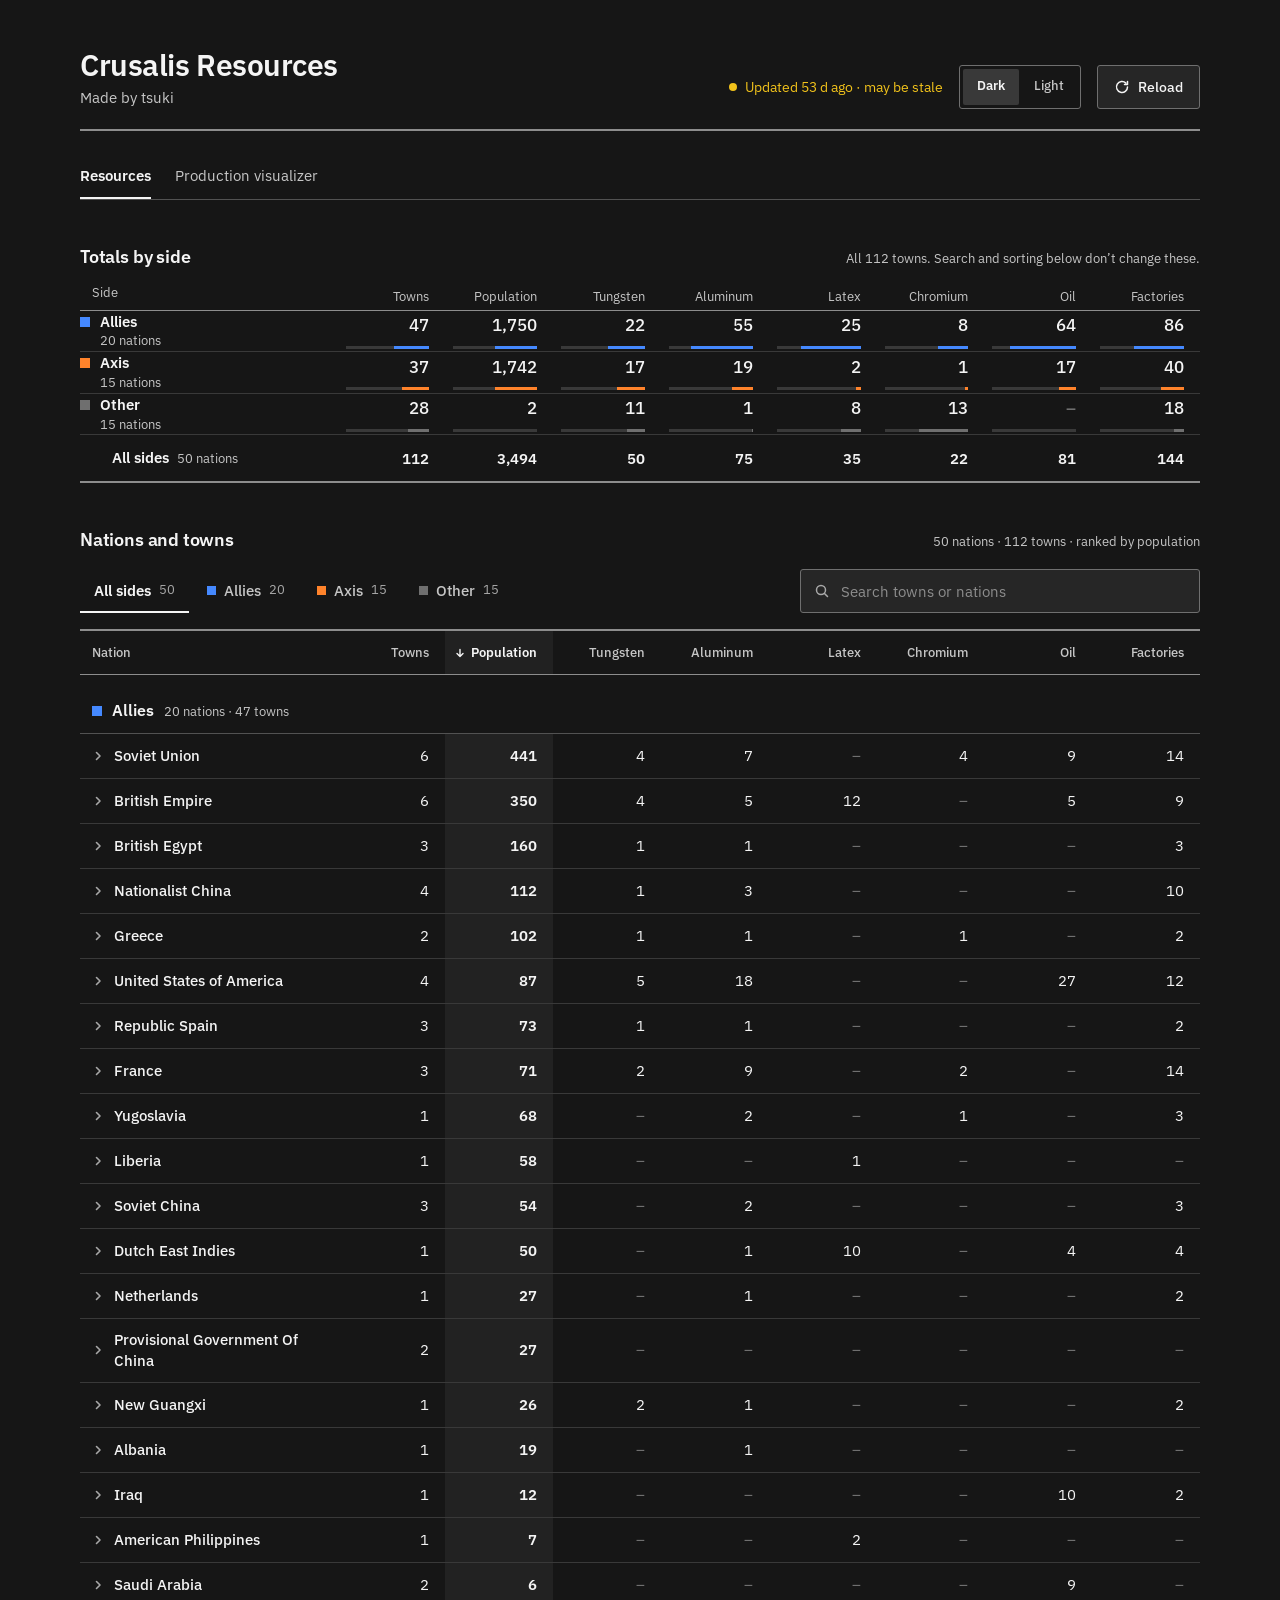
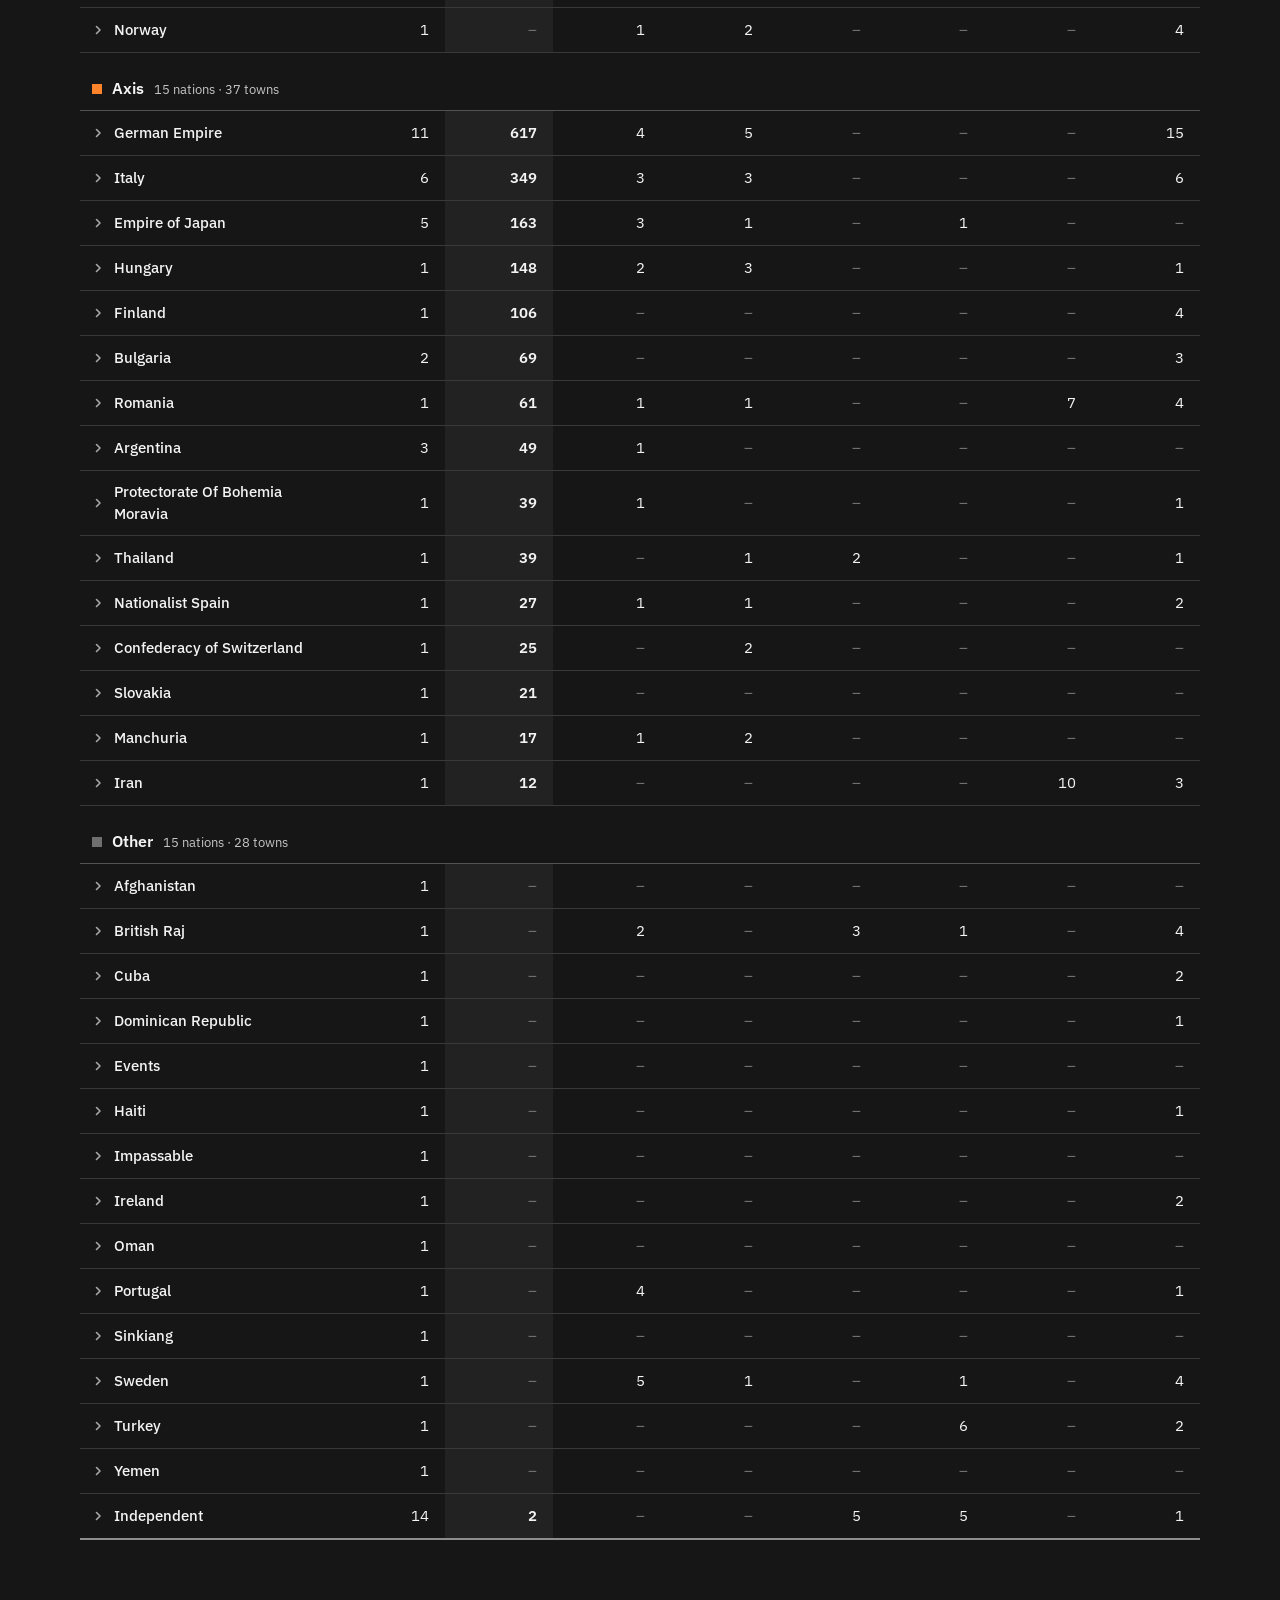
==== commit 0dc34c3d: "feat: add production visualizer and restore scheduled updates" ====
--- a/site/index.html
+++ b/site/index.html
@@ -33,6 +33,7 @@
       </div>
     </header>
 
+    <nav class="page-nav" aria-label="Views"><a href="./" aria-current="page">Resources</a><a href="./production.html">Production visualizer</a></nav>
     <p id="status" role="status" aria-live="polite">Loading resource data…</p>
 
     <section class="totals" aria-labelledby="totals-title">
--- a/site/styles.css
+++ b/site/styles.css
@@ -129,6 +129,50 @@
 .section-head { display: flex; flex-wrap: wrap; align-items: baseline; justify-content: space-between; gap: 8px 24px; }
 h2 { font-size: 18px; font-weight: 600; letter-spacing: -0.01em; }
 .note { font-size: 13px; color: var(--muted); }
+.page-nav { display: flex; gap: 24px; border-bottom: 1px solid var(--rule); margin-top: -20px; }
+.page-nav a { min-height: 44px; display: inline-flex; align-items: center; color: var(--muted); text-decoration: none; border-bottom: 2px solid transparent; }
+.page-nav a[aria-current="page"] { color: var(--ink); border-bottom-color: var(--ink); font-weight: 600; }
+.page-nav a:hover { color: var(--link); }
+.production-page { gap: 32px; }
+.production-page .masthead { margin-bottom: 8px; }
+.production-page .scenario-controls { display: grid; grid-template-columns: 2fr 1fr 1fr auto; gap: 16px; align-items: end; }
+.factory-controls, .output-cards { display: grid; grid-template-columns: repeat(3, minmax(0, 1fr)); gap: 24px; }
+.supply-controls { display: grid; grid-template-columns: repeat(4, minmax(0, 1fr)); gap: 16px; }
+.field { display: flex; flex-direction: column; gap: 8px; font-size: 14px; min-width: 0; }
+.field input, .field select { width: 100%; min-width: 0; min-height: 44px; padding: 8px 12px; border: 1px solid var(--control-border); border-radius: var(--radius); background: var(--surface); color: var(--ink); font: inherit; }
+.field input:invalid { border-color: var(--error); }
+.field input::placeholder { color: var(--placeholder); }
+.town-context { padding: 14px 16px; background: var(--surface); border-left: 3px solid var(--allies); color: var(--muted); font-size: 14px; }
+.output-card { display: flex; flex-direction: column; gap: 10px; border-top: 2px solid var(--rule-strong); padding: 18px 16px; background: var(--surface); }
+.production-page h3 { font-size: 15px; font-weight: 600; }
+.output-value { font-size: clamp(22px, 2.3vw, 30px); font-weight: 500; font-variant-numeric: tabular-nums; overflow-wrap: anywhere; }
+.production-bar { height: 6px; background: var(--track); margin: 4px 0; }
+.production-bar span { display: block; height: 100%; background: var(--allies); transition: width 160ms ease; }
+.supply-table { width: 100%; border-collapse: collapse; font-variant-numeric: tabular-nums; }
+.supply-table th, .supply-table td { text-align: right; padding: 12px; border-bottom: 1px solid var(--hairline); white-space: nowrap; }
+.supply-table th { font-weight: 500; }
+.supply-table th:first-child { text-align: left; }
+.supply-table thead { color: var(--muted); font-size: 13px; border-top: 1px solid var(--rule-strong); border-bottom: 1px solid var(--rule-strong); }
+.assumptions { border-top: 1px solid var(--rule); border-bottom: 1px solid var(--rule); padding: 16px 0; }
+.assumptions summary { cursor: pointer; font-weight: 500; min-height: 28px; }
+.assumptions > :not(summary) { margin-top: 16px; }
+.production-page .warning { color: var(--warning); }
+@media (max-width: 999px) {
+  .production-page .scenario-controls { grid-template-columns: repeat(2, minmax(0, 1fr)); }
+  .factory-controls, .output-cards { gap: 12px; }
+  .supply-controls { grid-template-columns: repeat(2, minmax(0, 1fr)); }
+}
+@media (max-width: 759px) {
+  .production-page .factory-controls, .production-page .output-cards { grid-template-columns: 1fr; gap: 20px; }
+  .production-page .town-field { grid-column: 1 / -1; }
+  .production-page .scenario-controls > button { grid-column: 1 / -1; justify-content: center; }
+  .production-page .masthead-actions { display: flex; }
+  .production-page #reload { width: auto; padding: 0 12px; }
+  .production-page .field input, .production-page .field select { font-size: 16px; }
+  .production-page .output-value { font-size: 30px; }
+  .page-nav { gap: 18px; font-size: 14px; }
+}
+@media (prefers-reduced-motion: reduce) { .production-bar span { transition: none; } }
 .swatch { display: inline-block; width: 10px; height: 10px; flex: none; }
 .side-allies { background: var(--allies); }
 .side-axis { background: var(--axis); }
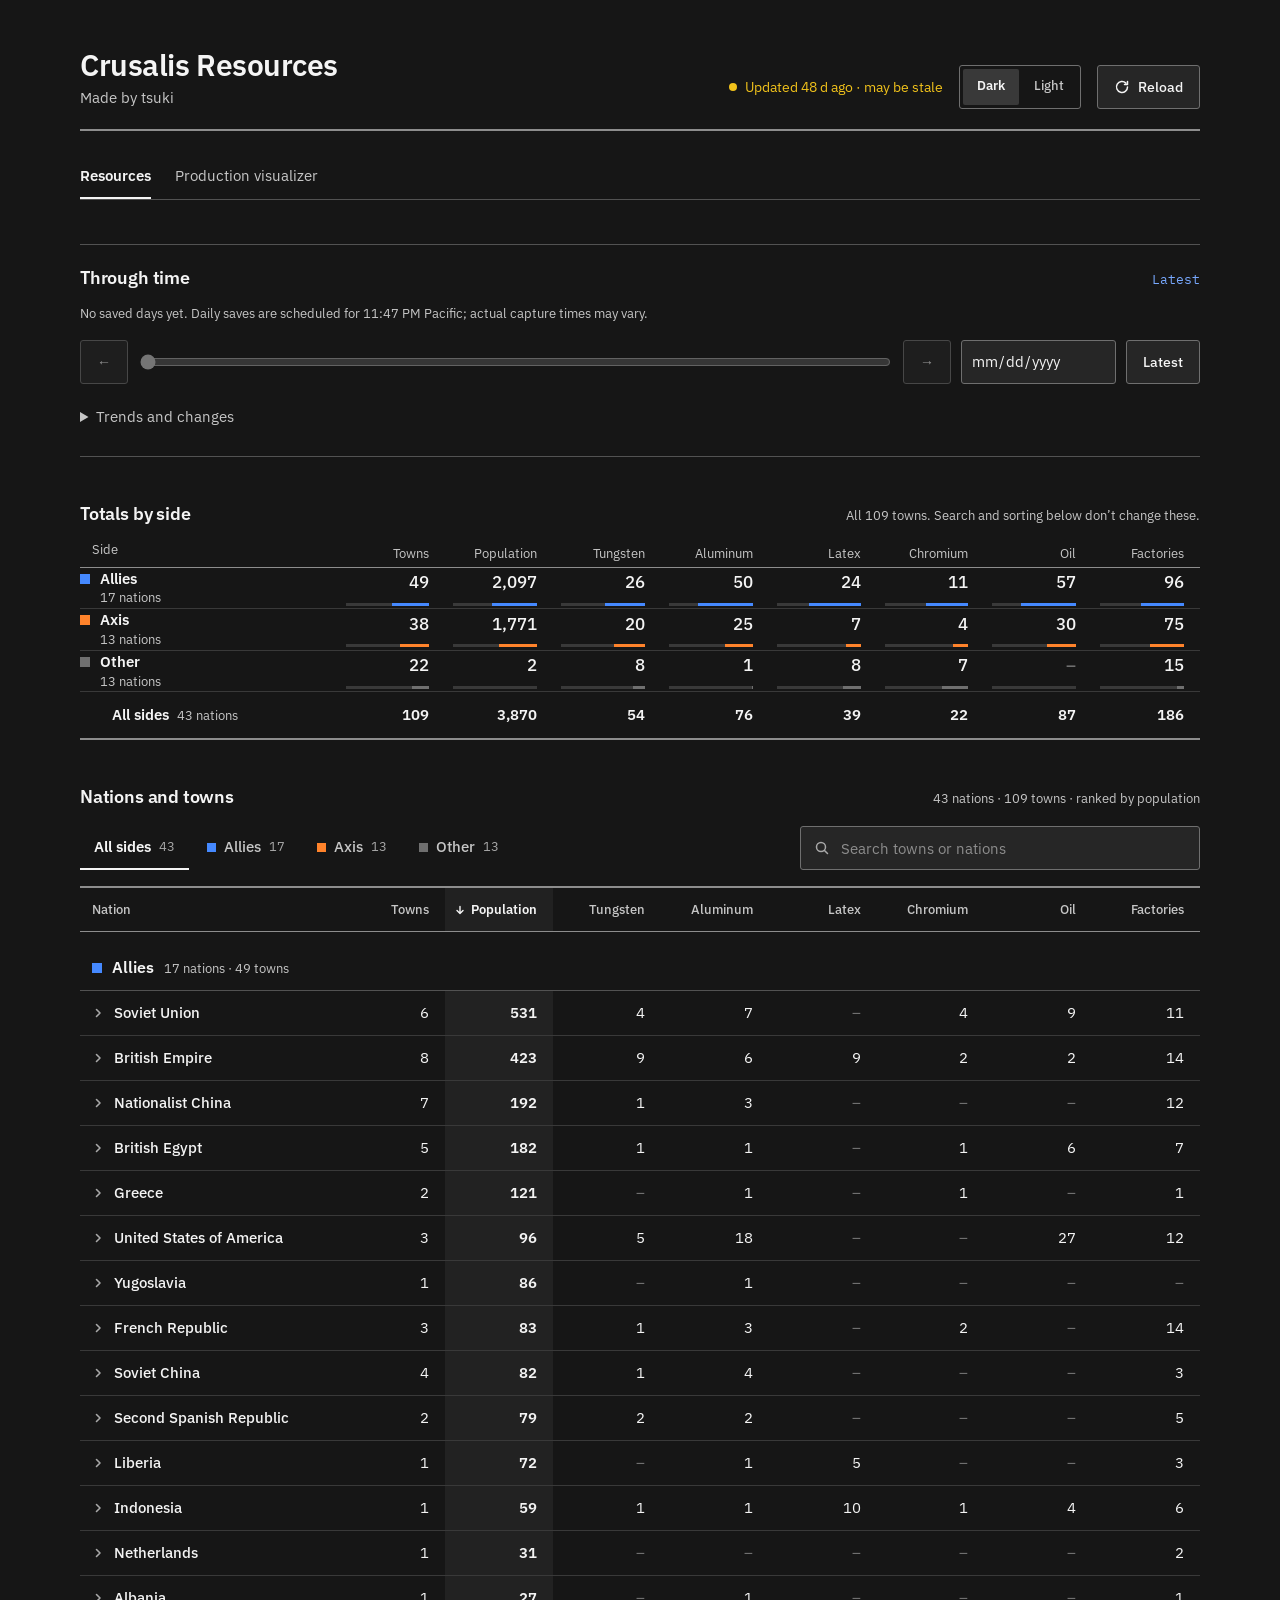
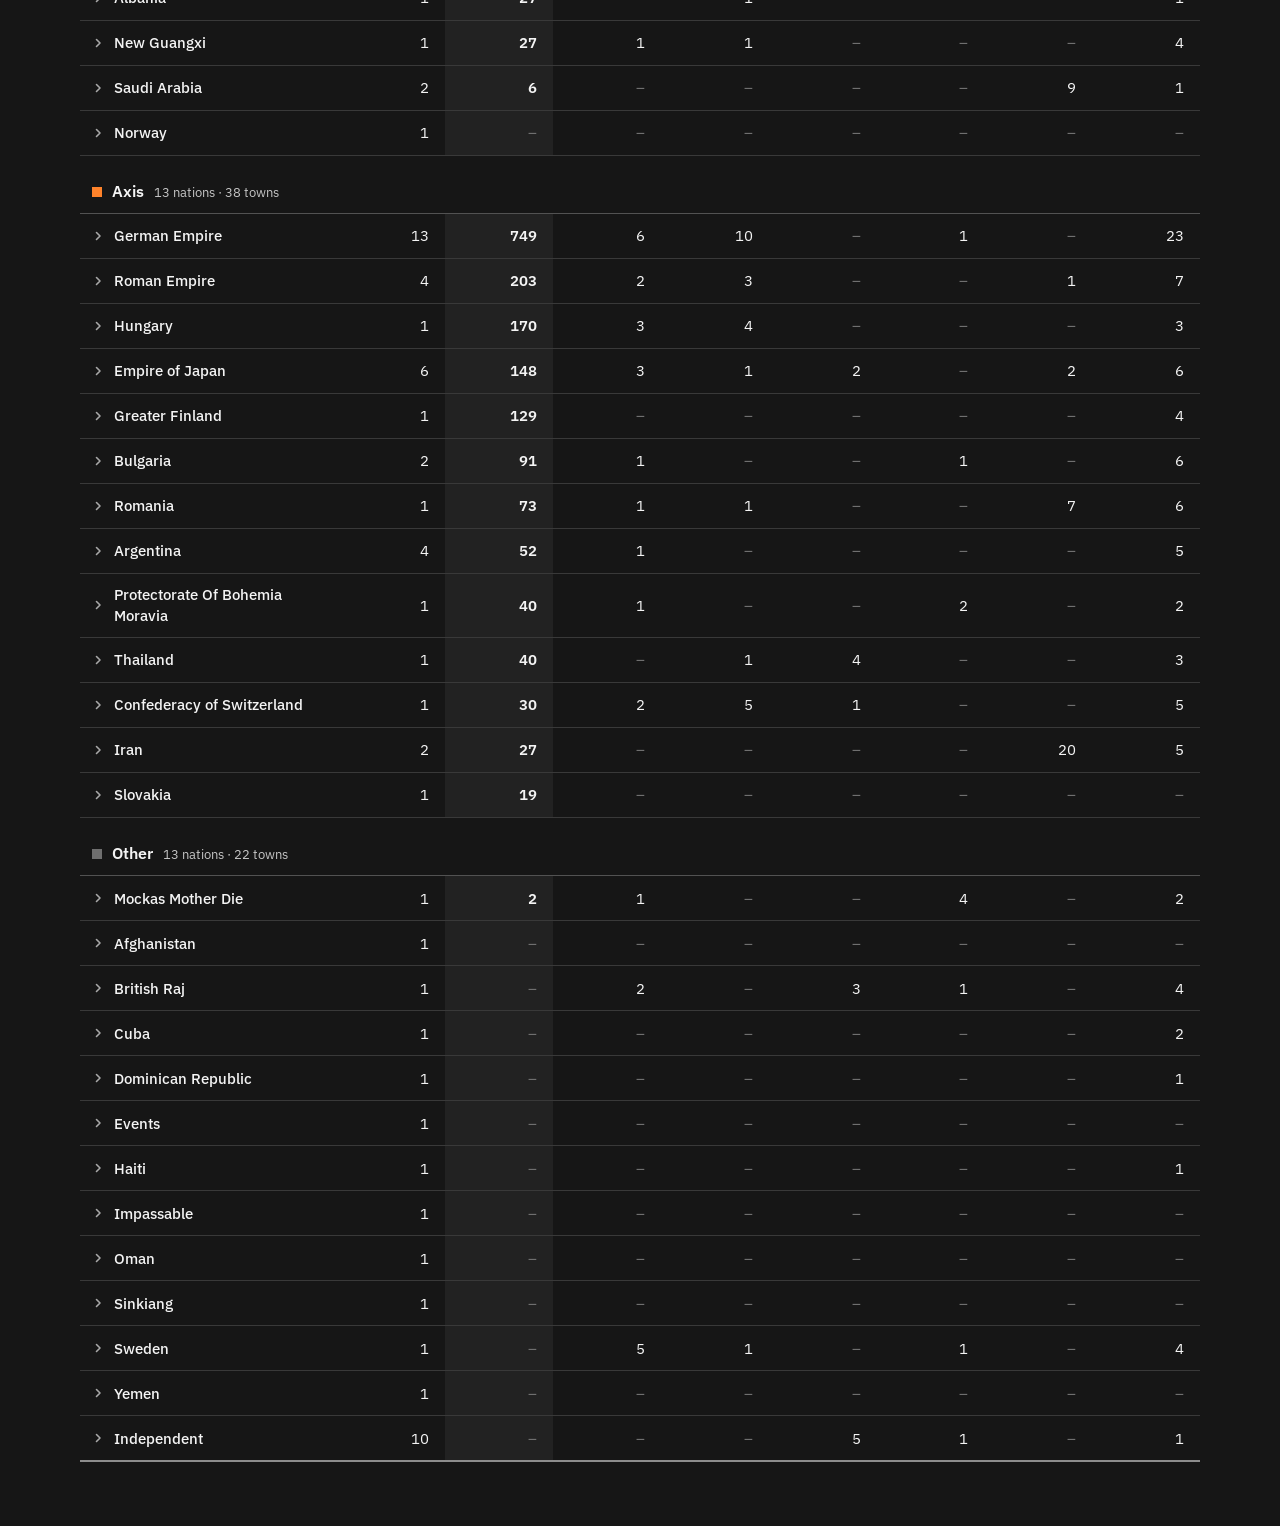
==== commit 42be7d25: "feat: add daily history timeline and nightly archive workflow - Nightly 23:47 America/Los_Angeles ru" ====
--- a/site/index.html
+++ b/site/index.html
@@ -11,6 +11,8 @@
   <link rel="stylesheet" href="./styles.css">
   <script src="./alliances.js" defer></script>
   <script src="./ledger.js" defer></script>
+  <script src="./history-model.js" defer></script>
+  <script src="./history.js" defer></script>
   <script src="./app.js" defer></script>
 </head>
 <body>
@@ -35,6 +37,41 @@
 
     <nav class="page-nav" aria-label="Views"><a href="./" aria-current="page">Resources</a><a href="./production.html">Production visualizer</a></nav>
     <p id="status" role="status" aria-live="polite">Loading resource data…</p>
+
+    <section class="history-panel" aria-labelledby="history-title">
+      <div class="section-head">
+        <h2 id="history-title">Through time</h2>
+        <span id="history-selected" class="history-badge">Latest</span>
+      </div>
+      <p id="history-note" class="note" role="status">Loading saved days…</p>
+      <div class="history-controls">
+        <button id="history-prev" class="button" type="button" aria-label="Previous saved day" disabled>←</button>
+        <label class="visually-hidden" for="history-slider">Saved day</label>
+        <input id="history-slider" type="range" min="0" max="0" value="0" disabled>
+        <button id="history-next" class="button" type="button" aria-label="Next saved day" disabled>→</button>
+        <label class="visually-hidden" for="history-date">Choose date</label>
+        <input id="history-date" type="date" disabled>
+        <button id="history-latest" class="button" type="button">Latest</button>
+      </div>
+      <details id="history-details">
+        <summary>Trends and changes</summary>
+        <div class="history-pickers">
+          <label>Follow <select id="history-entity"><option value="side:All">All sides</option></select></label>
+          <label>Measure <select id="history-metric">
+            <option value="population">Population</option><option value="towns">Towns</option>
+            <option value="tungsten">Tungsten</option><option value="aluminum">Aluminum</option>
+            <option value="latex">Latex</option><option value="chromium">Chromium</option>
+            <option value="oil">Oil</option><option value="factories">Factories</option>
+          </select></label>
+        </div>
+        <p id="history-chart-note" class="note"></p>
+        <svg id="history-chart" viewBox="0 0 960 160" role="img" aria-label="Daily trend"></svg>
+        <p id="history-comparison" class="note"></p>
+        <dl id="history-deltas" class="history-deltas"></dl>
+        <details><summary>Observed changes between snapshots</summary><ul id="history-changes"></ul></details>
+        <p class="note history-caveat">Daily observations can miss changes between saves. Missing days and absent nations are gaps, not zeroes.</p>
+      </details>
+    </section>
 
     <section class="totals" aria-labelledby="totals-title">
       <div class="section-head">
--- a/site/styles.css
+++ b/site/styles.css
@@ -142,7 +142,7 @@
 .field input, .field select { width: 100%; min-width: 0; min-height: 44px; padding: 8px 12px; border: 1px solid var(--control-border); border-radius: var(--radius); background: var(--surface); color: var(--ink); font: inherit; }
 .field input:invalid { border-color: var(--error); }
 .field input::placeholder { color: var(--placeholder); }
-.town-context { padding: 14px 16px; background: var(--surface); border-left: 3px solid var(--allies); color: var(--muted); font-size: 14px; }
+.nation-context { padding: 14px 16px; background: var(--surface); border-left: 3px solid var(--allies); color: var(--muted); font-size: 14px; }
 .output-card { display: flex; flex-direction: column; gap: 10px; border-top: 2px solid var(--rule-strong); padding: 18px 16px; background: var(--surface); }
 .production-page h3 { font-size: 15px; font-weight: 600; }
 .output-value { font-size: clamp(22px, 2.3vw, 30px); font-weight: 500; font-variant-numeric: tabular-nums; overflow-wrap: anywhere; }
@@ -164,7 +164,7 @@
 }
 @media (max-width: 759px) {
   .production-page .factory-controls, .production-page .output-cards { grid-template-columns: 1fr; gap: 20px; }
-  .production-page .town-field { grid-column: 1 / -1; }
+  .production-page .nation-field { grid-column: 1 / -1; }
   .production-page .scenario-controls > button { grid-column: 1 / -1; justify-content: center; }
   .production-page .masthead-actions { display: flex; }
   .production-page #reload { width: auto; padding: 0 12px; }
@@ -208,6 +208,31 @@
 .totals-table tfoot .total-value { font-size: 15px; font-weight: 600; }
 
 /* Toolbar */
+.history-panel { border-top: 1px solid var(--rule); border-bottom: 1px solid var(--rule); padding: 20px 0; display: grid; gap: 14px; min-width: 0; }
+.history-badge { color: var(--link); font-family: var(--font-mono); font-size: 13px; }
+.history-controls { display: flex; gap: 10px; align-items: center; min-width: 0; }
+#history-slider { flex: 1; min-width: 40px; accent-color: var(--link); height: 44px; }
+.history-controls input[type="date"], .history-pickers select { color: var(--ink); background: var(--surface); border: 1px solid var(--control-border); border-radius: var(--radius); padding: 9px; min-height: 44px; font: inherit; min-width: 0; }
+.history-panel summary { cursor: pointer; min-height: 36px; padding: 6px 0; color: var(--muted); }
+.history-pickers { display: flex; flex-wrap: wrap; gap: 16px; margin: 12px 0; }
+.history-pickers label { display: grid; gap: 6px; font-size: 13px; color: var(--muted); min-width: 0; max-width: 100%; }
+.history-pickers select { max-width: 100%; }
+#history-chart { width: 100%; height: 160px; color: var(--link); border-bottom: 1px solid var(--hairline); }
+.history-deltas { display: grid; grid-template-columns: repeat(8, minmax(0, 1fr)); gap: 12px; margin: 16px 0; }
+.history-deltas dt { font-size: 12px; color: var(--muted); }
+.history-deltas dd { font-family: var(--font-mono); margin: 6px 0 0; font-size: 18px; }
+.history-deltas .gain { color: var(--fresh); }
+.history-deltas .loss { color: var(--error); }
+#history-changes { max-height: 240px; overflow-y: auto; padding-left: 20px; font-size: 13px; overflow-wrap: anywhere; }
+#history-changes li { margin: 8px 0; }
+.history-caveat { margin-top: 12px; }
+@media (max-width: 759.98px) {
+  .history-controls { flex-wrap: wrap; }
+  #history-slider { flex-basis: calc(100% - 120px); }
+  #history-date { flex: 1; }
+  .history-deltas { grid-template-columns: repeat(4, minmax(0, 1fr)); }
+  .history-pickers { display: grid; grid-template-columns: minmax(0, 1fr); }
+}
 .toolbar { display: flex; flex-wrap: wrap; align-items: flex-end; justify-content: space-between; gap: 12px 24px; }
 .side-filter { display: flex; flex-wrap: wrap; gap: 4px; }
 .side-button { height: var(--target); display: inline-flex; align-items: center; gap: 8px; padding: 0 14px; border: 0; border-bottom: 2px solid transparent; background: none; font-size: 15px; font-weight: 500; color: var(--muted); }
